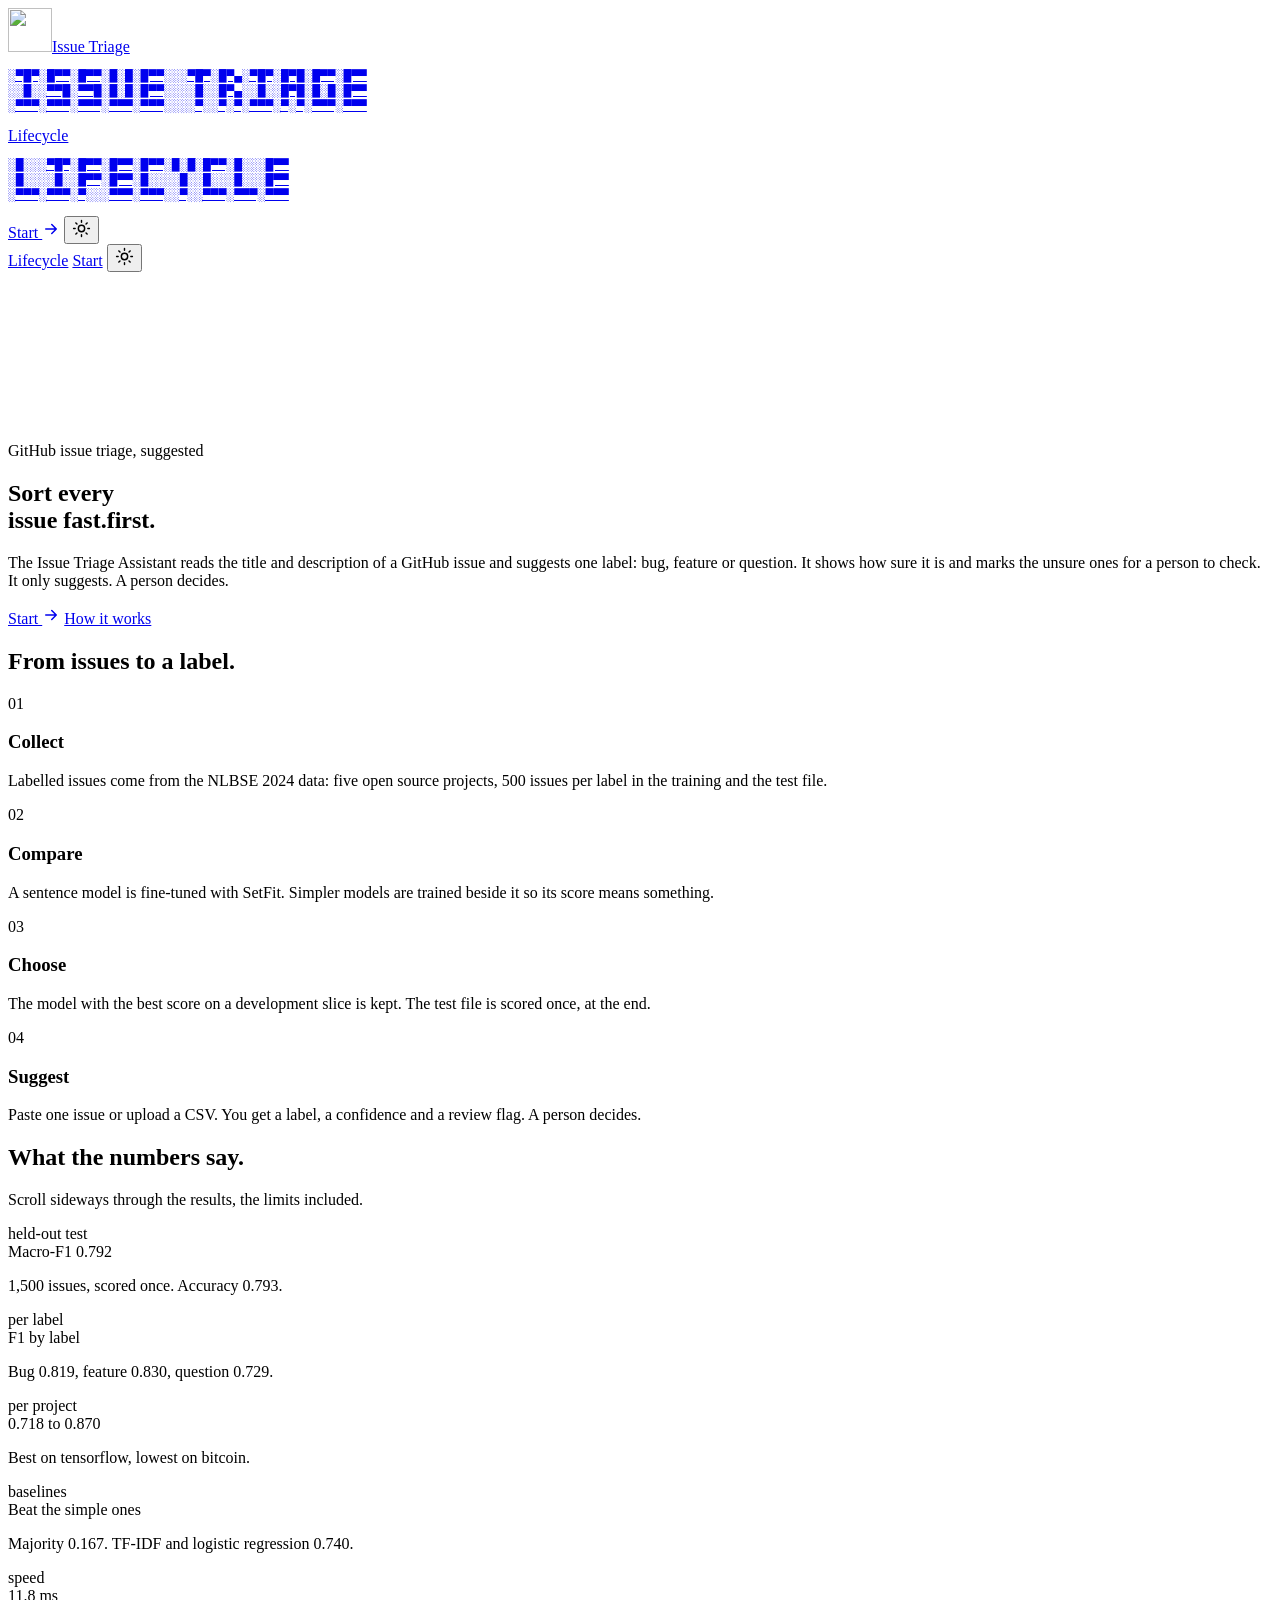
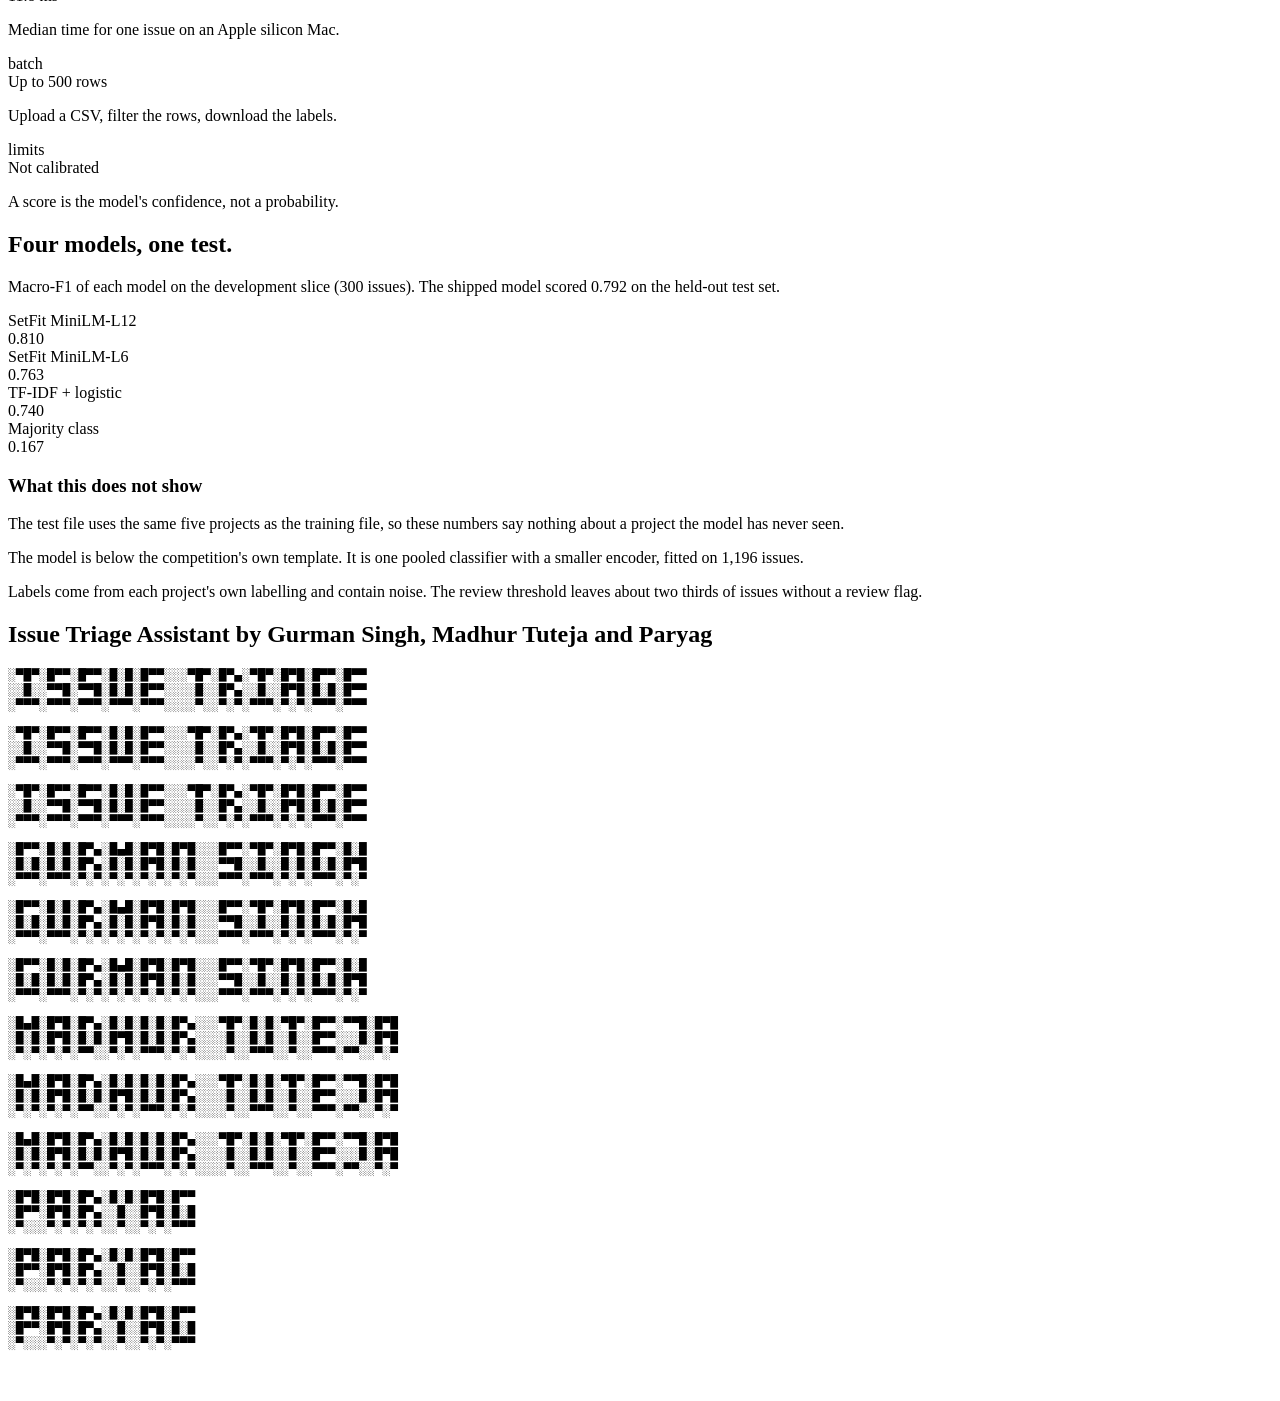
==== src/triage/web/landing.html @ baef26d2 "add the landing page and move the page to /app" ====
<!doctype html>
<html lang="en" data-theme="dark">
<head>
<meta charset="utf-8">
<meta name="viewport" content="width=device-width, initial-scale=1">
<title>Issue Triage Assistant: suggest a label for a GitHub issue</title>
<meta name="description" content="The Issue Triage Assistant reads a GitHub issue and suggests one label: bug, feature or question. It shows how sure it is and leaves the decision to a person.">
<link rel="icon" type="image/png" sizes="64x64" href="/static/logo-64.png">
<link rel="stylesheet" href="/static/landing.css">
<script src="/static/landing.js" defer></script>
</head>
<body data-look="ml">
<div class="page hero-right">

<nav id="nav" class="nav" aria-label="Main">
<span class="metal" aria-hidden="true"></span>
<div class="navfull">
<span class="edge" aria-hidden="true"></span><span class="spot" aria-hidden="true"></span><span class="amb" aria-hidden="true"></span>
<a class="navlogo" href="#hero" aria-label="Issue Triage, top of page"><img class="navmark" src="/static/logo-64.png" alt="" width="44" height="44"><span class="plain">Issue Triage</span><pre aria-hidden="true" class="figtxt">░▀█▀░█▀▀░█▀▀░█░█░█▀▀░░░▀█▀░█▀▄░▀█▀░█▀█░█▀▀░█▀▀
░░█░░▀▀█░▀▀█░█░█░█▀▀░░░░█░░█▀▄░░█░░█▀█░█░█░█▀▀
░▀▀▀░▀▀▀░▀▀▀░▀▀▀░▀▀▀░░░░▀░░▀░▀░▀▀▀░▀░▀░▀▀▀░▀▀▀</pre></a>
<div class="navlinks">
<a class="figlink" href="#lifecycle" data-sec="lifecycle" aria-label="Lifecycle"><span class="plain">Lifecycle</span><pre aria-hidden="true" class="figtxt">░█░░░▀█▀░█▀▀░█▀▀░█▀▀░█░█░█▀▀░█░░░█▀▀
░█░░░░█░░█▀▀░█▀▀░█░░░░█░░█░░░█░░░█▀▀
░▀▀▀░▀▀▀░▀░░░▀▀▀░▀▀▀░░▀░░▀▀▀░▀▀▀░▀▀▀</pre></a>
<a class="startlink lm rip ac lift" href="/app">Start <svg width="18" height="18" viewBox="0 0 24 24" fill="none" stroke="currentColor" stroke-width="2" stroke-linecap="round" stroke-linejoin="round" aria-hidden="true"><path d="M5 12h14M13 6l6 6-6 6"/></svg></a>
<button class="sq lm rip" type="button" data-theme-toggle aria-label="Switch between light and dark"><svg width="19" height="19" viewBox="0 0 24 24" fill="none" stroke="currentColor" stroke-width="1.8" stroke-linecap="round" stroke-linejoin="round" aria-hidden="true"><circle cx="12" cy="12" r="4"/><path d="M12 2v2M12 20v2M4.9 4.9l1.4 1.4M17.7 17.7l1.4 1.4M2 12h2M20 12h2M4.9 19.1l1.4-1.4M17.7 6.3l1.4-1.4"/></svg></button>
</div>
</div>
<div class="navmini">
<a href="#lifecycle" class="nv rip" data-sec="lifecycle">Lifecycle</a>
<a href="/app" class="nv ac rip">Start</a>
<button class="sq lm rip" type="button" data-theme-toggle aria-label="Switch between light and dark"><svg width="19" height="19" viewBox="0 0 24 24" fill="none" stroke="currentColor" stroke-width="1.8" stroke-linecap="round" stroke-linejoin="round" aria-hidden="true"><circle cx="12" cy="12" r="4"/><path d="M12 2v2M12 20v2M4.9 4.9l1.4 1.4M17.7 17.7l1.4 1.4M2 12h2M20 12h2M4.9 19.1l1.4-1.4M17.7 6.3l1.4-1.4"/></svg></button>
</div>
</nav>

<div id="ccf" class="ccf" aria-hidden="true"><div class="ccin"><div class="px16"></div><p></p></div></div>

<section id="hero">
<canvas id="wave" class="wavec" aria-hidden="true"></canvas>
<div class="eyebrow mono in1">GitHub issue triage, suggested</div>
<h1 class="hl"><span class="word w1">Sort every</span><br><span class="word w3">issue</span> <span class="word w4"><span class="morph"><span>fast.</span><span>first.</span></span></span></h1>
<p class="lede in1 d1">The Issue Triage Assistant reads the title and description of a GitHub issue and suggests one label: bug, feature or question. It shows how sure it is and marks the unsure ones for a person to check. It only suggests. A person decides.</p>
<div class="cta in1 d2">
<a href="/app" class="btn-main lm rip ac lift">Start <svg width="18" height="18" viewBox="0 0 24 24" fill="none" stroke="currentColor" stroke-width="2" stroke-linecap="round" stroke-linejoin="round" aria-hidden="true"><path d="M5 12h14M13 6l6 6-6 6"/></svg></a>
<a href="#lifecycle" class="btn-alt lm rip lift">How it works</a>
</div>
</section>

<section id="lifecycle">
<h2 class="hl reveal">From issues to a label.</h2>
<div class="stackwrap">
<div class="stack stackc rip pxb"><div class="body"><div class="num mono">01</div><h3 class="hl">Collect</h3><p>Labelled issues come from the <span class="cc" data-v="copy" data-tip="The NLBSE 2024 issue report data: 1,500 labelled issues for training and 1,500 for testing, 500 per label.">NLBSE 2024 data</span>: five open source projects, 500 issues per label in the training and the test file.</p></div></div>
<div class="stack stackc rip pxb"><div class="body"><div class="num mono">02</div><h3 class="hl">Compare</h3><p>A sentence model is fine-tuned with SetFit. <span class="cc" data-v="bump" data-tip="Three simpler models are trained next to the sentence model, so its score can be compared with something.">Simpler models</span> are trained beside it so its score means something.</p></div></div>
<div class="stack stackc rip pxb"><div class="body"><div class="num mono">03</div><h3 class="hl">Choose</h3><p>The model with the best score on a <span class="cc" data-v="diff" data-tip="The best macro-F1 on a development slice of the training data picks the model. The test file is scored once.">development slice</span> is kept. The test file is scored once, at the end.</p></div></div>
<div class="stack stackc rip pxb ac"><div class="body"><div class="num mono">04</div><h3 class="hl">Suggest</h3><p>Paste one issue or upload a CSV. You get a label, a confidence and <span class="cc" data-v="file" data-tip="The page shows the label, the confidence for every label, and whether a person should look at it.">a review flag</span>. A person decides.</p></div></div>
</div>
</section>

<section id="evidence">
<div id="evwrap">
<div class="evpin">
<h2 class="hl reveal">What the numbers say.</h2>
<p class="sub reveal">Scroll sideways through the results, the limits included.</p>
<div id="cfs" class="cfs reveal">
<div class="cfc rip pxb ac"><div class="tag mono">held-out test</div><div class="name hl">Macro-F1 0.792</div><p>1,500 issues, scored once. Accuracy 0.793.</p></div>
<div class="cfc rip pxb"><div class="tag mono">per label</div><div class="name hl">F1 by label</div><p>Bug 0.819, feature 0.830, question 0.729.</p></div>
<div class="cfc rip pxb"><div class="tag mono">per project</div><div class="name hl">0.718 to 0.870</div><p>Best on tensorflow, lowest on bitcoin.</p></div>
<div class="cfc rip pxb"><div class="tag mono">baselines</div><div class="name hl">Beat the simple ones</div><p>Majority 0.167. TF-IDF and logistic regression 0.740.</p></div>
<div class="cfc rip pxb"><div class="tag mono">speed</div><div class="name hl">11.8 ms</div><p>Median time for one issue on an Apple silicon Mac.</p></div>
<div class="cfc rip pxb"><div class="tag mono">batch</div><div class="name hl">Up to 500 rows</div><p>Upload a CSV, filter the rows, download the labels.</p></div>
<div class="cfc rip pxb"><div class="tag mono">limits</div><div class="name hl">Not calibrated</div><p>A score is the model&#x27;s confidence, not a probability.</p></div>
</div>
</div>
</div>
</section>

<section id="proof">
<h2 class="hl reveal">Four models, one test.</h2>
<p class="sub reveal">Macro-F1 of each model on the development slice (300 issues). The shipped model scored 0.792 on the held-out test set.</p>
<div id="bars">
<div class="barrow main"><div class="barname">SetFit MiniLM-L12</div><div class="pxbar b1" data-pct="81"></div><div class="barval mono">0.810</div></div>
<div class="barrow"><div class="barname">SetFit MiniLM-L6</div><div class="pxbar b2" data-pct="76"></div><div class="barval mono">0.763</div></div>
<div class="barrow"><div class="barname">TF-IDF + logistic</div><div class="pxbar b3" data-pct="74"></div><div class="barval mono">0.740</div></div>
<div class="barrow"><div class="barname">Majority class</div><div class="pxbar b4" data-pct="17"></div><div class="barval mono">0.167</div></div>
</div>
<div class="limits reveal">
<h3>What this does not show</h3>
<p>The test file uses the same five projects as the training file, so these numbers say nothing about a project the model has never seen.</p><p>The model is below the competition&#x27;s own template. It is one pooled classifier with a smaller encoder, fitted on 1,196 issues.</p><p>Labels come from each project&#x27;s own labelling and contain noise. The review threshold leaves about two thirds of issues without a review flag.</p>
</div>
</section>

<footer id="foot">
<div class="footrow">
<div id="figwrap" class="reveal">
<h2 class="sr">Issue Triage Assistant by Gurman Singh, Madhur Tuteja and Paryag</h2>
<div class="figbox"><pre aria-hidden="true" class="fig big base">░▀█▀░█▀▀░█▀▀░█░█░█▀▀░░░▀█▀░█▀▄░▀█▀░█▀█░█▀▀░█▀▀
░░█░░▀▀█░▀▀█░█░█░█▀▀░░░░█░░█▀▄░░█░░█▀█░█░█░█▀▀
░▀▀▀░▀▀▀░▀▀▀░▀▀▀░▀▀▀░░░░▀░░▀░▀░▀▀▀░▀░▀░▀▀▀░▀▀▀</pre><pre aria-hidden="true" class="fig big shine">░▀█▀░█▀▀░█▀▀░█░█░█▀▀░░░▀█▀░█▀▄░▀█▀░█▀█░█▀▀░█▀▀
░░█░░▀▀█░▀▀█░█░█░█▀▀░░░░█░░█▀▄░░█░░█▀█░█░█░█▀▀
░▀▀▀░▀▀▀░▀▀▀░▀▀▀░▀▀▀░░░░▀░░▀░▀░▀▀▀░▀░▀░▀▀▀░▀▀▀</pre><pre aria-hidden="true" class="fig big lit">░▀█▀░█▀▀░█▀▀░█░█░█▀▀░░░▀█▀░█▀▄░▀█▀░█▀█░█▀▀░█▀▀
░░█░░▀▀█░▀▀█░█░█░█▀▀░░░░█░░█▀▄░░█░░█▀█░█░█░█▀▀
░▀▀▀░▀▀▀░▀▀▀░▀▀▀░▀▀▀░░░░▀░░▀░▀░▀▀▀░▀░▀░▀▀▀░▀▀▀</pre></div>
<div class="figbox nm nc1"><pre aria-hidden="true" class="fig sm base">░█▀▀░█░█░█▀▄░█▄█░█▀█░█▀█░░░█▀▀░▀█▀░█▀█░█▀▀░█░█
░█░█░█░█░█▀▄░█░█░█▀█░█░█░░░▀▀█░░█░░█░█░█░█░█▀█
░▀▀▀░▀▀▀░▀░▀░▀░▀░▀░▀░▀░▀░░░▀▀▀░▀▀▀░▀░▀░▀▀▀░▀░▀</pre><pre aria-hidden="true" class="fig sm shine">░█▀▀░█░█░█▀▄░█▄█░█▀█░█▀█░░░█▀▀░▀█▀░█▀█░█▀▀░█░█
░█░█░█░█░█▀▄░█░█░█▀█░█░█░░░▀▀█░░█░░█░█░█░█░█▀█
░▀▀▀░▀▀▀░▀░▀░▀░▀░▀░▀░▀░▀░░░▀▀▀░▀▀▀░▀░▀░▀▀▀░▀░▀</pre><pre aria-hidden="true" class="fig sm lit">░█▀▀░█░█░█▀▄░█▄█░█▀█░█▀█░░░█▀▀░▀█▀░█▀█░█▀▀░█░█
░█░█░█░█░█▀▄░█░█░█▀█░█░█░░░▀▀█░░█░░█░█░█░█░█▀█
░▀▀▀░▀▀▀░▀░▀░▀░▀░▀░▀░▀░▀░░░▀▀▀░▀▀▀░▀░▀░▀▀▀░▀░▀</pre></div><div class="figbox nm nc2"><pre aria-hidden="true" class="fig sm base">░█▄█░█▀█░█▀▄░█░█░█░█░█▀▄░░░▀█▀░█░█░▀█▀░█▀▀░▀▀█░█▀█
░█░█░█▀█░█░█░█▀█░█░█░█▀▄░░░░█░░█░█░░█░░█▀▀░░░█░█▀█
░▀░▀░▀░▀░▀▀░░▀░▀░▀▀▀░▀░▀░░░░▀░░▀▀▀░░▀░░▀▀▀░▀▀░░▀░▀</pre><pre aria-hidden="true" class="fig sm shine">░█▄█░█▀█░█▀▄░█░█░█░█░█▀▄░░░▀█▀░█░█░▀█▀░█▀▀░▀▀█░█▀█
░█░█░█▀█░█░█░█▀█░█░█░█▀▄░░░░█░░█░█░░█░░█▀▀░░░█░█▀█
░▀░▀░▀░▀░▀▀░░▀░▀░▀▀▀░▀░▀░░░░▀░░▀▀▀░░▀░░▀▀▀░▀▀░░▀░▀</pre><pre aria-hidden="true" class="fig sm lit">░█▄█░█▀█░█▀▄░█░█░█░█░█▀▄░░░▀█▀░█░█░▀█▀░█▀▀░▀▀█░█▀█
░█░█░█▀█░█░█░█▀█░█░█░█▀▄░░░░█░░█░█░░█░░█▀▀░░░█░█▀█
░▀░▀░▀░▀░▀▀░░▀░▀░▀▀▀░▀░▀░░░░▀░░▀▀▀░░▀░░▀▀▀░▀▀░░▀░▀</pre></div><div class="figbox nm nc3"><pre aria-hidden="true" class="fig sm base">░█▀█░█▀█░█▀▄░█░█░█▀█░█▀▀
░█▀▀░█▀█░█▀▄░░█░░█▀█░█░█
░▀░░░▀░▀░▀░▀░░▀░░▀░▀░▀▀▀</pre><pre aria-hidden="true" class="fig sm shine">░█▀█░█▀█░█▀▄░█░█░█▀█░█▀▀
░█▀▀░█▀█░█▀▄░░█░░█▀█░█░█
░▀░░░▀░▀░▀░▀░░▀░░▀░▀░▀▀▀</pre><pre aria-hidden="true" class="fig sm lit">░█▀█░█▀█░█▀▄░█░█░█▀█░█▀▀
░█▀▀░█▀█░█▀▄░░█░░█▀█░█░█
░▀░░░▀░▀░▀░▀░░▀░░▀░▀░▀▀▀</pre></div>
</div>
<figure class="guard pxb reveal" role="img" aria-label="A three by three grid of squares, bright on the diagonal, showing how often each label was predicted"><img src="/static/scene.png" alt=""></figure>
</div>
</footer>

</div>
</body>
</html>
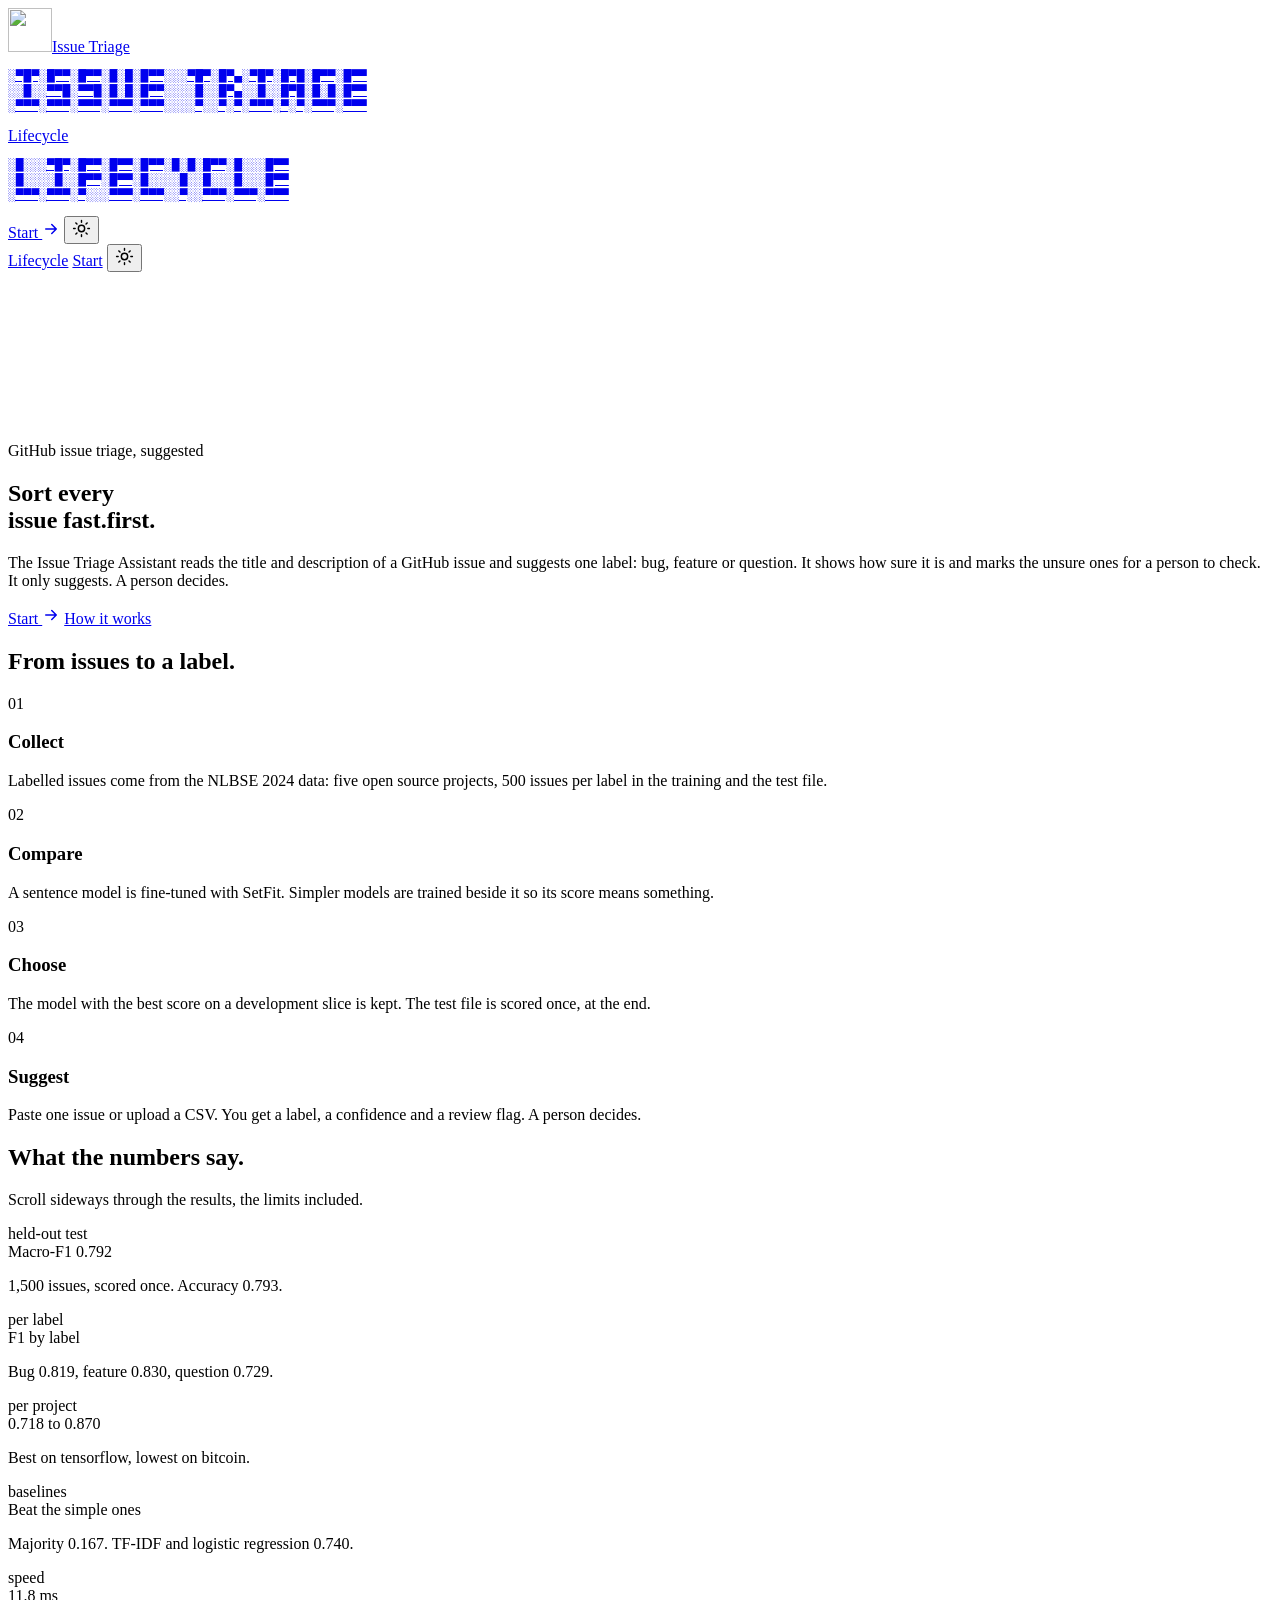
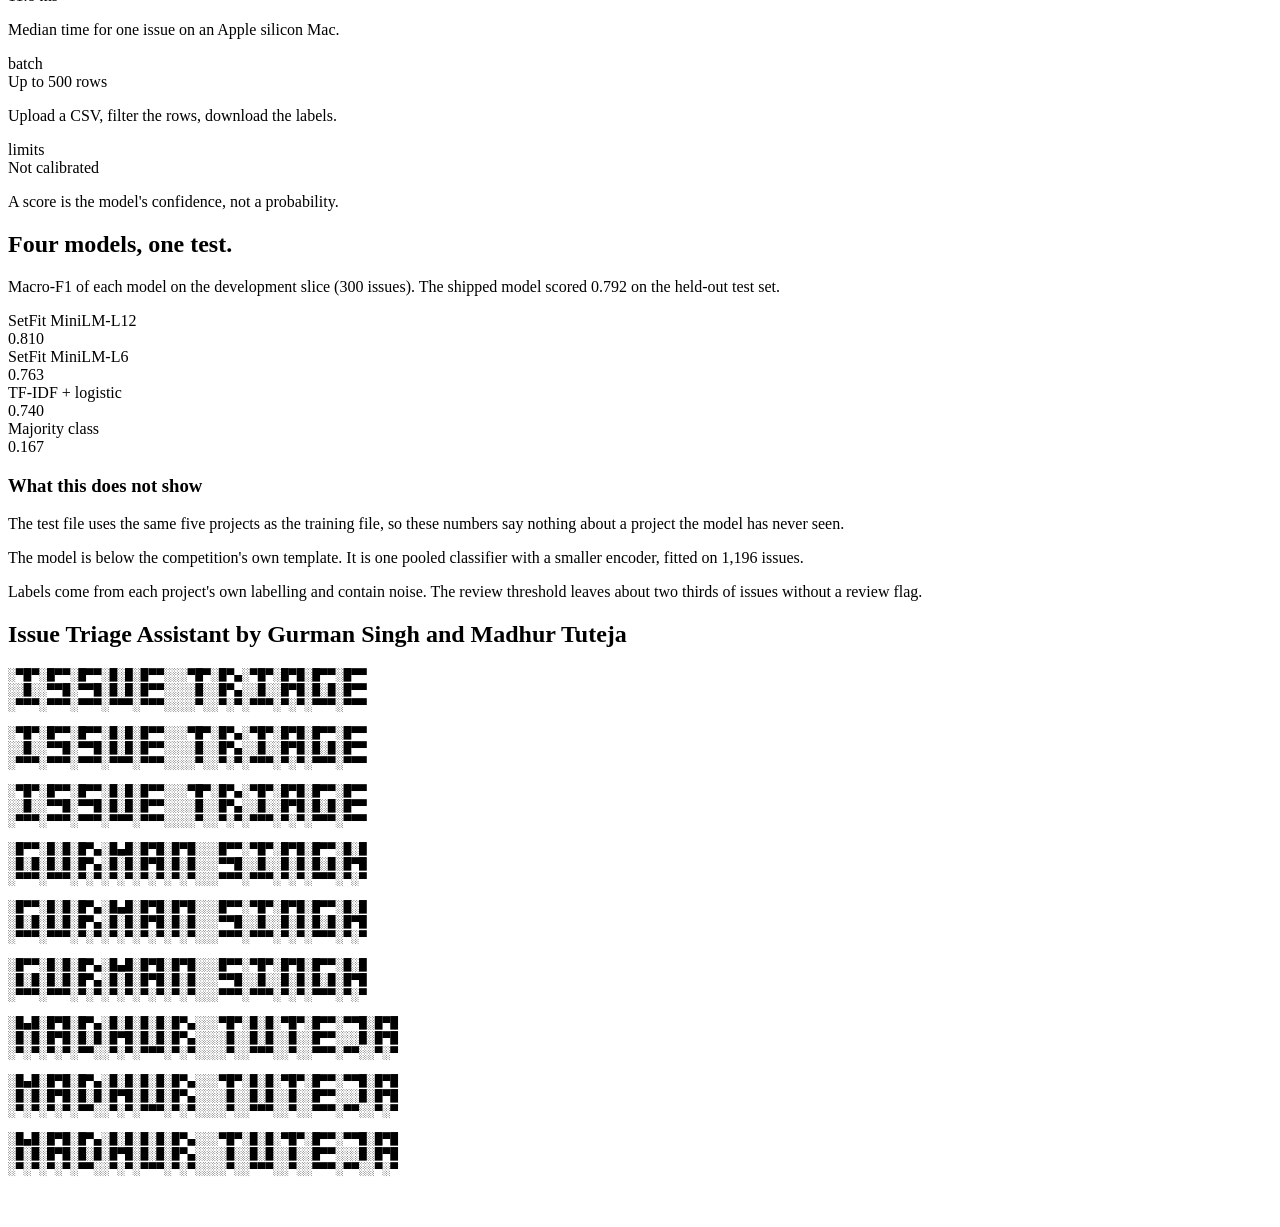
==== commit e77ad158: "remove third member block from triage site and readme" ====
--- a/src/triage/web/landing.html
+++ b/src/triage/web/landing.html
@@ -16,7 +16,7 @@
 <span class="metal" aria-hidden="true"></span>
 <div class="navfull">
 <span class="edge" aria-hidden="true"></span><span class="spot" aria-hidden="true"></span><span class="amb" aria-hidden="true"></span>
-<a class="navlogo" href="#hero" aria-label="Issue Triage, top of page"><img class="navmark" src="/static/logo-64.png" alt="" width="44" height="44"><span class="plain">Issue Triage</span><pre aria-hidden="true" class="figtxt">░▀█▀░█▀▀░█▀▀░█░█░█▀▀░░░▀█▀░█▀▄░▀█▀░█▀█░█▀▀░█▀▀
+<a class="navlogo" href="#hero" aria-label="Issue Triage, top of page"><img class="navmark" src="/static/logo-128.png" alt="" width="44" height="44"><span class="plain">Issue Triage</span><pre aria-hidden="true" class="figtxt">░▀█▀░█▀▀░█▀▀░█░█░█▀▀░░░▀█▀░█▀▄░▀█▀░█▀█░█▀▀░█▀▀
 ░░█░░▀▀█░▀▀█░█░█░█▀▀░░░░█░░█▀▄░░█░░█▀█░█░█░█▀▀
 ░▀▀▀░▀▀▀░▀▀▀░▀▀▀░▀▀▀░░░░▀░░▀░▀░▀▀▀░▀░▀░▀▀▀░▀▀▀</pre></a>
 <div class="navlinks">
@@ -93,7 +93,7 @@
 <footer id="foot">
 <div class="footrow">
 <div id="figwrap" class="reveal">
-<h2 class="sr">Issue Triage Assistant by Gurman Singh, Madhur Tuteja and Paryag</h2>
+<h2 class="sr">Issue Triage Assistant by Gurman Singh and Madhur Tuteja</h2>
 <div class="figbox"><pre aria-hidden="true" class="fig big base">░▀█▀░█▀▀░█▀▀░█░█░█▀▀░░░▀█▀░█▀▄░▀█▀░█▀█░█▀▀░█▀▀
 ░░█░░▀▀█░▀▀█░█░█░█▀▀░░░░█░░█▀▄░░█░░█▀█░█░█░█▀▀
 ░▀▀▀░▀▀▀░▀▀▀░▀▀▀░▀▀▀░░░░▀░░▀░▀░▀▀▀░▀░▀░▀▀▀░▀▀▀</pre><pre aria-hidden="true" class="fig big shine">░▀█▀░█▀▀░█▀▀░█░█░█▀▀░░░▀█▀░█▀▄░▀█▀░█▀█░█▀▀░█▀▀
@@ -113,13 +113,7 @@
 ░█░█░█▀█░█░█░█▀█░█░█░█▀▄░░░░█░░█░█░░█░░█▀▀░░░█░█▀█
 ░▀░▀░▀░▀░▀▀░░▀░▀░▀▀▀░▀░▀░░░░▀░░▀▀▀░░▀░░▀▀▀░▀▀░░▀░▀</pre><pre aria-hidden="true" class="fig sm lit">░█▄█░█▀█░█▀▄░█░█░█░█░█▀▄░░░▀█▀░█░█░▀█▀░█▀▀░▀▀█░█▀█
 ░█░█░█▀█░█░█░█▀█░█░█░█▀▄░░░░█░░█░█░░█░░█▀▀░░░█░█▀█
-░▀░▀░▀░▀░▀▀░░▀░▀░▀▀▀░▀░▀░░░░▀░░▀▀▀░░▀░░▀▀▀░▀▀░░▀░▀</pre></div><div class="figbox nm nc3"><pre aria-hidden="true" class="fig sm base">░█▀█░█▀█░█▀▄░█░█░█▀█░█▀▀
-░█▀▀░█▀█░█▀▄░░█░░█▀█░█░█
-░▀░░░▀░▀░▀░▀░░▀░░▀░▀░▀▀▀</pre><pre aria-hidden="true" class="fig sm shine">░█▀█░█▀█░█▀▄░█░█░█▀█░█▀▀
-░█▀▀░█▀█░█▀▄░░█░░█▀█░█░█
-░▀░░░▀░▀░▀░▀░░▀░░▀░▀░▀▀▀</pre><pre aria-hidden="true" class="fig sm lit">░█▀█░█▀█░█▀▄░█░█░█▀█░█▀▀
-░█▀▀░█▀█░█▀▄░░█░░█▀█░█░█
-░▀░░░▀░▀░▀░▀░░▀░░▀░▀░▀▀▀</pre></div>
+░▀░▀░▀░▀░▀▀░░▀░▀░▀▀▀░▀░▀░░░░▀░░▀▀▀░░▀░░▀▀▀░▀▀░░▀░▀</pre></div>
 </div>
 <figure class="guard pxb reveal" role="img" aria-label="A three by three grid of squares, bright on the diagonal, showing how often each label was predicted"><img src="/static/scene.png" alt=""></figure>
 </div>
